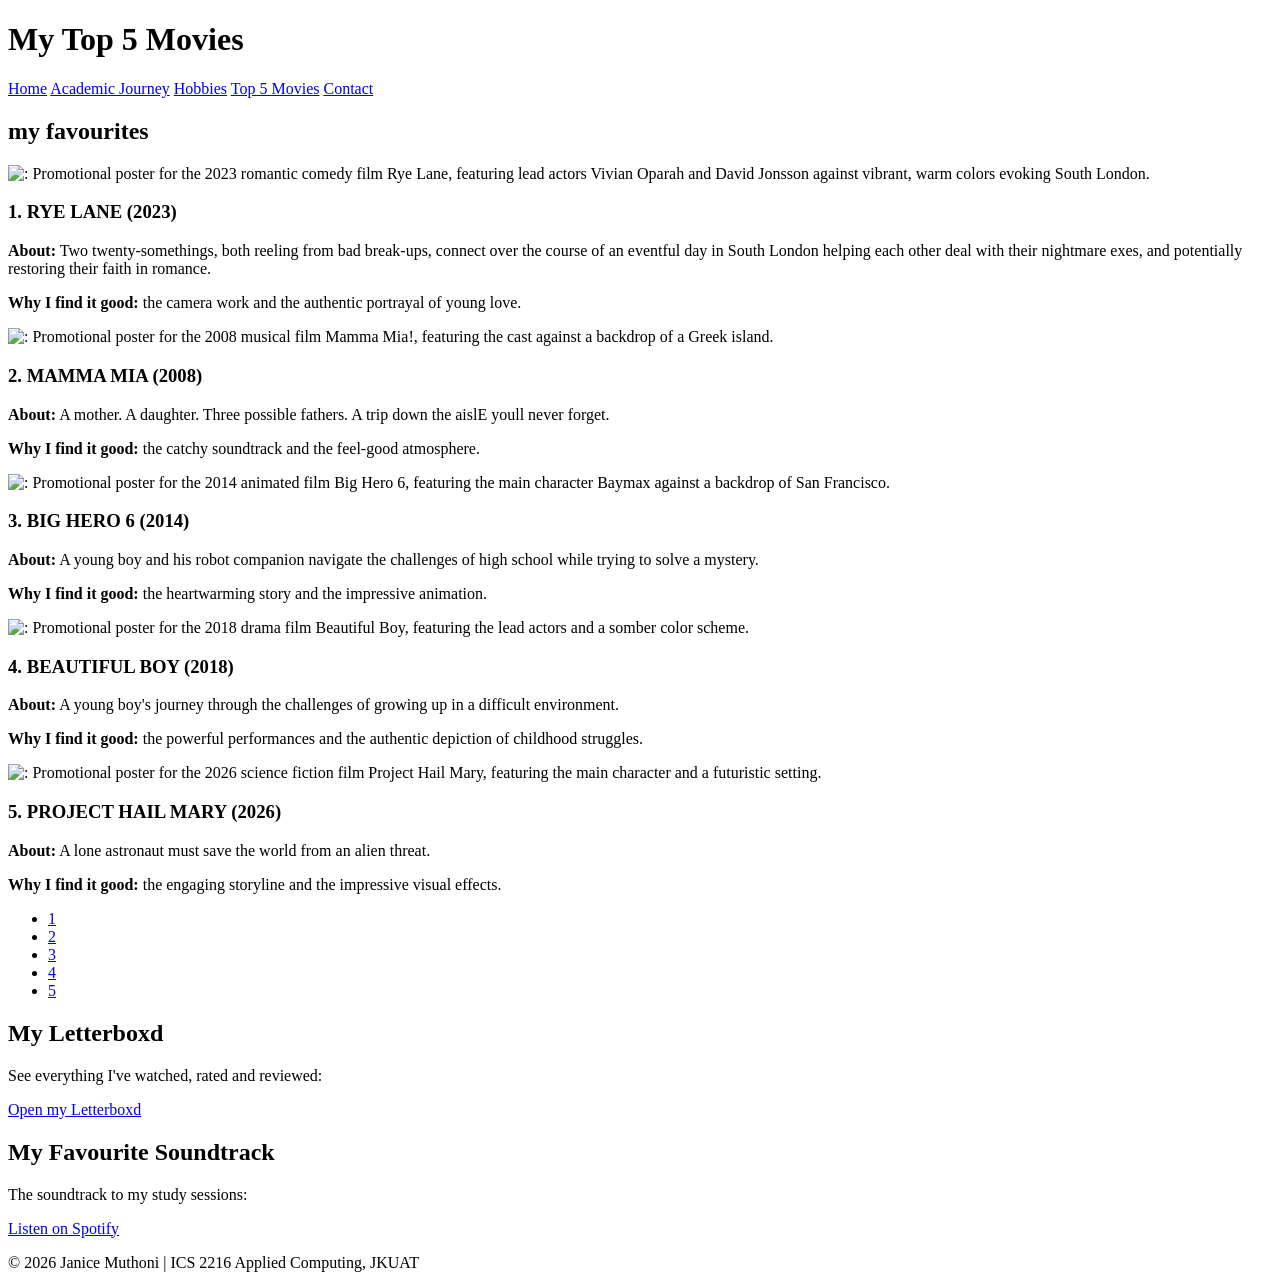
==== movies.html @ 4fb2fe6b "Add files via upload" ====
<!DOCTYPE html>
<html lang="en">
<head>
  <meta charset="utf-8">
  <meta name="viewport" content="width=device-width, initial-scale=1">
  <title>Top 5 Movies | Janice Muthoni</title>
  <link rel="stylesheet" href="style.css">
</head>
<body>
  <header>
    <h1>My Top 5 Movies</h1>
    <nav>
      <a href="index.html">Home</a>
      <a href="academic.html">Academic Journey</a>
      <a href="hobbies.html">Hobbies</a>
      <a href="movies.html" class="active" aria-current="page">Top 5 Movies</a>
      <a href="contact.html">Contact</a>
    </nav>
  </header>

  <main>
    <section>
      <h2> my favourites</h2>
      <div class="slides" tabindex="0" aria-label="Top five movies, scroll sideways">
        <article class="slide" id="m1">
          <img src="IMAGES/movie1.png" alt=": Promotional poster for the 2023 romantic comedy film Rye Lane, featuring lead actors Vivian Oparah and David Jonsson against vibrant, warm colors evoking South London.">
          <div>
            <h3>1. RYE LANE (2023)</h3>
            <p><strong>About:</strong> Two twenty-somethings, both reeling from bad break-ups, connect over the course of an eventful day in South London  helping each other deal with their nightmare exes, and potentially restoring their faith in romance.</p>
            <p><strong>Why I find it good:</strong> the camera work and the authentic portrayal of young love.</p>
          </div>
        </article>
        <article class="slide" id="m2">
          <img src="IMAGES/movie2.png" alt=": Promotional poster for the 2008 musical film Mamma Mia!, featuring the cast against a backdrop of a Greek island.">
          <div>
            <h3>2. MAMMA MIA (2008)</h3>
            <p><strong>About:</strong> A mother. A daughter. Three possible fathers. A trip down the aislE youll never forget.</p>
            <p><strong>Why I find it good:</strong> the catchy soundtrack and the feel-good atmosphere.</p>
          </div>
        </article>
        <article class="slide" id="m3">
          <img src="IMAGES/movie3.png" alt=": Promotional poster for the 2014 animated film Big Hero 6, featuring the main character Baymax against a backdrop of San Francisco.">
          <div>
            <h3>3. BIG HERO 6 (2014)</h3>
            <p><strong>About:</strong> A young boy and his robot companion navigate the challenges of high school while trying to solve a mystery.</p>
            <p><strong>Why I find it good:</strong> the heartwarming story and the impressive animation.</p>
          </div>
        </article>
        <article class="slide" id="m4">
          <img src="IMAGES/movie4.png" alt=": Promotional poster for the 2018 drama film Beautiful Boy, featuring the lead actors and a somber color scheme.">
          <div>
            <h3>4. BEAUTIFUL BOY (2018)</h3>
            <p><strong>About:</strong> A young boy's journey through the challenges of growing up in a difficult environment.</p>
            <p><strong>Why I find it good:</strong> the powerful performances and the authentic depiction of childhood struggles.</p>
          </div>
        </article>
        <article class="slide" id="m5">
          <img src="IMAGES/movie5.png" alt=": Promotional poster for the 2026 science fiction film Project Hail Mary, featuring the main character and a futuristic setting.">
          <div>
            <h3>5. PROJECT HAIL MARY (2026)</h3>
            <p><strong>About:</strong> A lone astronaut must save the world from an alien threat.</p>
            <p><strong>Why I find it good:</strong> the engaging storyline and the impressive visual effects.</p>
          </div>
        </article>
      </div>

      <ul class="dots">
        <li><a href="#m1" aria-label="Movie 1">1</a></li>
        <li><a href="#m2" aria-label="Movie 2">2</a></li>
        <li><a href="#m3" aria-label="Movie 3">3</a></li>
        <li><a href="#m4" aria-label="Movie 4">4</a></li>
        <li><a href="#m5" aria-label="Movie 5">5</a></li>
      </ul>
    </section>

    <section class="card">
      <h2>My Letterboxd</h2>
      <p>See everything I've watched, rated and reviewed:</p>
      <a class="btn" href="https://letterboxd.com/monihrt/" target="_blank" rel="noopener">Open my Letterboxd</a>
    </section>

    <section class="card">
      <h2>My Favourite Soundtrack</h2>
      <p>The soundtrack to my study sessions:</p>
      <a class="btn" href="https://open.spotify.com/playlist/0fcFP3w3EC78ZG80IcpXZj?si=a7f236da086f4037" target="_blank" rel="noopener">Listen on Spotify</a>
    </section>
  </main>

  <footer>
    <p>&copy; 2026 Janice Muthoni | ICS 2216 Applied Computing, JKUAT</p>
  </footer>
</body>
</html>
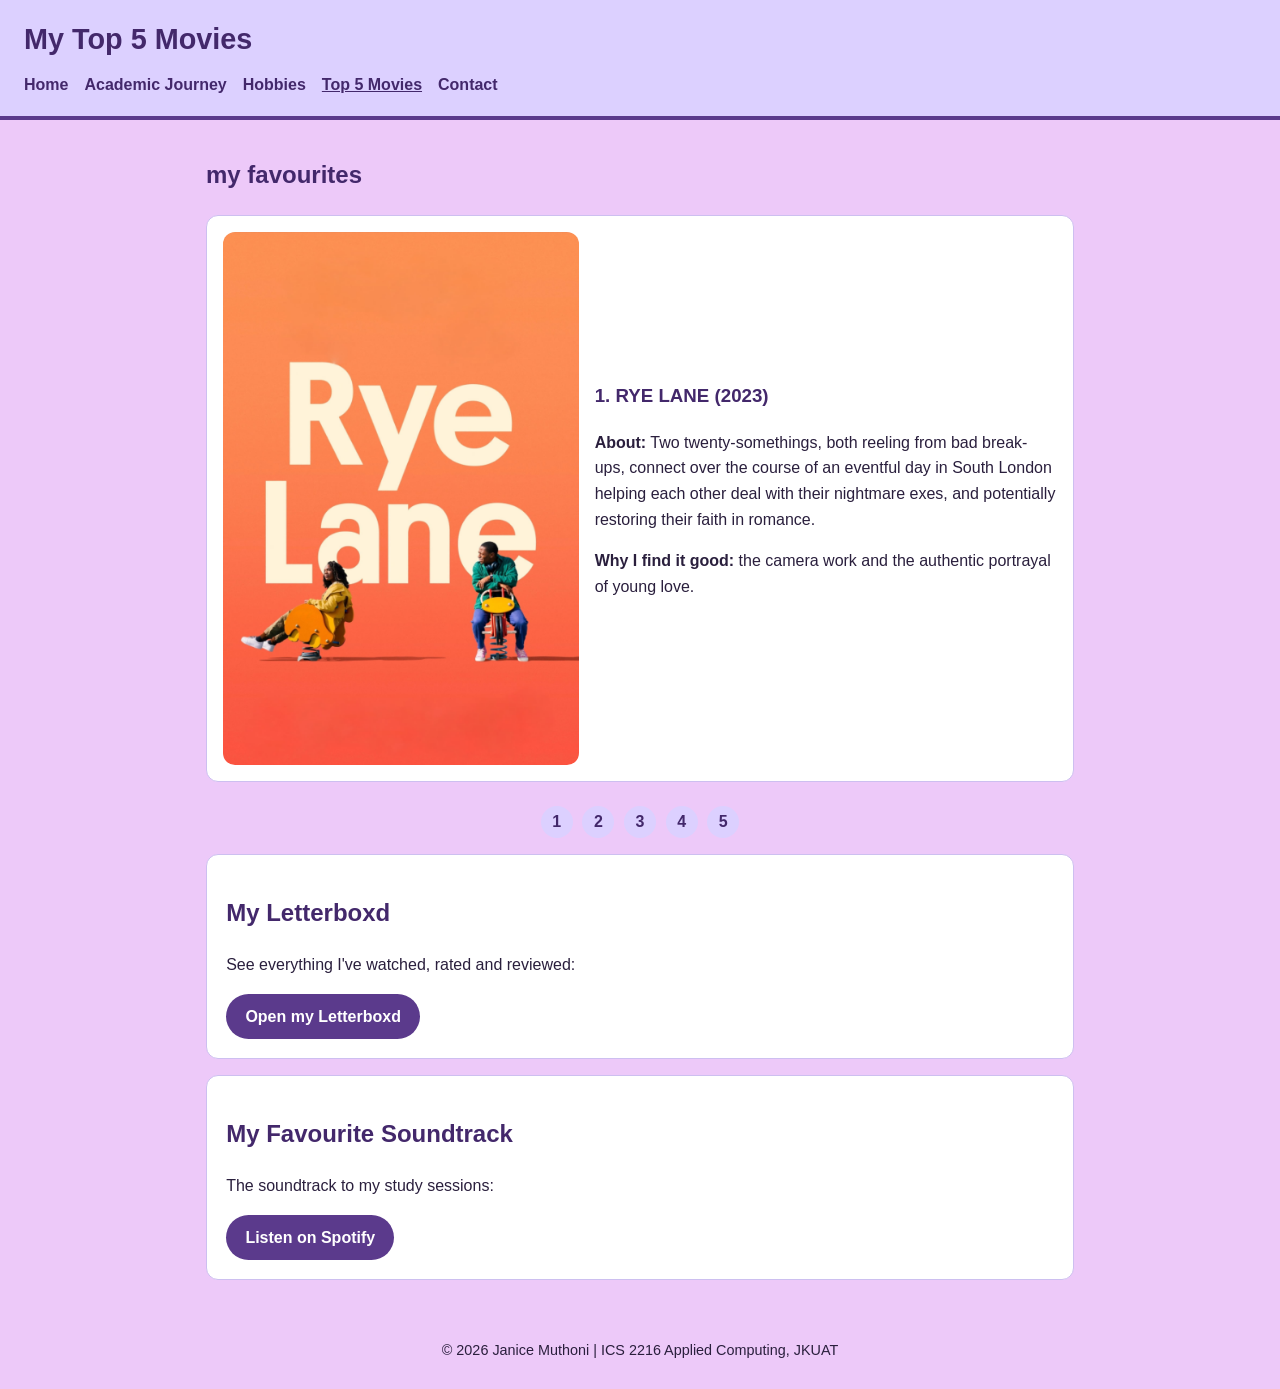
==== commit e3d8cce5: "Fix HTML structure and update image paths" ====
--- a/movies.html
+++ b/movies.html
@@ -23,7 +23,7 @@
       <h2> my favourites</h2>
       <div class="slides" tabindex="0" aria-label="Top five movies, scroll sideways">
         <article class="slide" id="m1">
-          <img src="IMAGES/movie1.png" alt=": Promotional poster for the 2023 romantic comedy film Rye Lane, featuring lead actors Vivian Oparah and David Jonsson against vibrant, warm colors evoking South London.">
+          <img src="images/movie1.png" alt=": Promotional poster for the 2023 romantic comedy film Rye Lane, featuring lead actors Vivian Oparah and David Jonsson against vibrant, warm colors evoking South London.">
           <div>
             <h3>1. RYE LANE (2023)</h3>
             <p><strong>About:</strong> Two twenty-somethings, both reeling from bad break-ups, connect over the course of an eventful day in South London  helping each other deal with their nightmare exes, and potentially restoring their faith in romance.</p>
@@ -31,7 +31,7 @@
           </div>
         </article>
         <article class="slide" id="m2">
-          <img src="IMAGES/movie2.png" alt=": Promotional poster for the 2008 musical film Mamma Mia!, featuring the cast against a backdrop of a Greek island.">
+          <img src="images/movie2.png" alt=": Promotional poster for the 2008 musical film Mamma Mia!, featuring the cast against a backdrop of a Greek island.">
           <div>
             <h3>2. MAMMA MIA (2008)</h3>
             <p><strong>About:</strong> A mother. A daughter. Three possible fathers. A trip down the aislE youll never forget.</p>
@@ -39,7 +39,7 @@
           </div>
         </article>
         <article class="slide" id="m3">
-          <img src="IMAGES/movie3.png" alt=": Promotional poster for the 2014 animated film Big Hero 6, featuring the main character Baymax against a backdrop of San Francisco.">
+          <img src="images/movie3.png" alt=": Promotional poster for the 2014 animated film Big Hero 6, featuring the main character Baymax against a backdrop of San Francisco.">
           <div>
             <h3>3. BIG HERO 6 (2014)</h3>
             <p><strong>About:</strong> A young boy and his robot companion navigate the challenges of high school while trying to solve a mystery.</p>
@@ -47,7 +47,7 @@
           </div>
         </article>
         <article class="slide" id="m4">
-          <img src="IMAGES/movie4.png" alt=": Promotional poster for the 2018 drama film Beautiful Boy, featuring the lead actors and a somber color scheme.">
+          <img src="images/movie4.png" alt=": Promotional poster for the 2018 drama film Beautiful Boy, featuring the lead actors and a somber color scheme.">
           <div>
             <h3>4. BEAUTIFUL BOY (2018)</h3>
             <p><strong>About:</strong> A young boy's journey through the challenges of growing up in a difficult environment.</p>
@@ -55,7 +55,7 @@
           </div>
         </article>
         <article class="slide" id="m5">
-          <img src="IMAGES/movie5.png" alt=": Promotional poster for the 2026 science fiction film Project Hail Mary, featuring the main character and a futuristic setting.">
+          <img src="images/movie5.png" alt=": Promotional poster for the 2026 science fiction film Project Hail Mary, featuring the main character and a futuristic setting.">
           <div>
             <h3>5. PROJECT HAIL MARY (2026)</h3>
             <p><strong>About:</strong> A lone astronaut must save the world from an alien threat.</p>
@@ -90,4 +90,4 @@
     <p>&copy; 2026 Janice Muthoni | ICS 2216 Applied Computing, JKUAT</p>
   </footer>
 </body>
-</html>+</html>
--- a/style.css
+++ b/style.css
@@ -0,0 +1,100 @@
+:root {
+  --lav: #DCD0FF;
+  --pink: #EDC9F9;
+  --ink: #2a1f3d;
+  --brand: #5b3a8c;
+  --brand-dark: #43286b;
+  --card: #ffffff;
+  --line: #cdbff0;
+}
+* { box-sizing: border-box; }
+body {
+  margin: 0;
+  font-family: "Segoe UI", Arial, sans-serif;
+  background: var(--pink);
+  color: var(--ink);
+  line-height: 1.6;
+}
+a { color: var(--brand); }
+a:focus-visible, button:focus-visible, input:focus-visible,
+textarea:focus-visible, .slides:focus-visible { outline: 3px solid var(--brand-dark); outline-offset: 2px; }
+
+/* Header and navigation */
+header { background: var(--lav); padding: 1rem 1.5rem; border-bottom: 4px solid var(--brand); }
+header h1 { margin: 0 0 .4rem; font-size: 1.8rem; color: var(--brand-dark); }
+nav { display: flex; flex-wrap: wrap; gap: .3rem 1rem; }
+nav a { color: var(--brand-dark); font-weight: 700; text-decoration: none; padding: .2rem 0; }
+nav a:hover, nav a.active { text-decoration: underline; }
+
+main { max-width: 900px; margin: auto; padding: 1rem; }
+h2 { color: var(--brand-dark); }
+img { max-width: 100%; height: auto; border-radius: 12px; }
+footer { text-align: center; padding: 1.5rem; font-size: .9rem; }
+footer p { margin: .2rem 0; }
+
+/* Cards, grid, buttons */
+.card { background: var(--card); padding: 1.2rem; border-radius: 12px; border: 1px solid var(--line); margin: 1rem 0; }
+.grid { display: grid; grid-template-columns: repeat(auto-fit, minmax(220px, 1fr)); gap: 1rem; }
+.grid .card { margin: 0; }
+.btn {
+  display: inline-block; background: var(--brand); color: #fff; padding: .6rem 1.2rem;
+  border: 0; border-radius: 999px; text-decoration: none; font-weight: 700; font-size: 1rem; cursor: pointer;
+}
+.btn:hover { background: var(--brand-dark); }
+
+/* Home */
+.hero { display: flex; gap: 1.5rem; align-items: center; flex-wrap: wrap; }
+.hero > div { flex: 1 1 280px; }
+.profile-pic { width: 200px; height: 200px; object-fit: cover; border-radius: 50%; border: 5px solid var(--brand); }
+
+/* Academic Journey */
+.banner { background: linear-gradient(135deg, var(--lav), #ffffff); border: 1px solid var(--line); border-radius: 12px; padding: 1.5rem; margin: 1rem 0; }
+.banner h2 { margin-top: 0; font-size: 1.8rem; }
+.chips { list-style: none; padding: 0; margin: 0; display: flex; flex-wrap: wrap; gap: .5rem; }
+.chips li { background: #fff; border: 1px solid var(--brand); color: var(--brand-dark); border-radius: 999px; padding: .25rem .8rem; font-weight: 600; font-size: .9rem; }
+.timeline { list-style: none; padding: 0; margin: 0 0 0 .5rem; border-left: 3px solid var(--brand); }
+.timeline li { position: relative; display: flex; gap: 1rem; padding: 0 0 1.2rem 1.4rem; }
+.timeline li::before { content: ""; position: absolute; left: -10px; top: .35rem; width: 16px; height: 16px; border-radius: 50%; background: var(--lav); border: 3px solid var(--brand); }
+.timeline .year { font-weight: 700; color: var(--brand-dark); min-width: 4.5rem; }
+.timeline h3, .timeline p { margin: 0; }
+.achievement { border-top: 6px solid var(--brand); }
+.achievement h3 { margin-top: 0; color: var(--brand-dark); }
+.skill { margin: .7rem 0; }
+progress { display: block; width: 100%; height: 14px; accent-color: var(--brand); }
+.table-wrap { overflow-x: auto; }
+table { border-collapse: collapse; width: 100%; }
+th, td { border: 1px solid var(--line); padding: .5rem .7rem; text-align: left; }
+th { background: var(--lav); }
+
+/* Movies: swipeable collage */
+.slides { display: flex; gap: 1rem; overflow-x: auto; scroll-snap-type: x mandatory; scroll-behavior: smooth; padding-bottom: .5rem; }
+.slide {
+  flex: 0 0 100%; scroll-snap-align: center; background: var(--card); border: 1px solid var(--line);
+  border-radius: 12px; padding: 1rem; display: grid; grid-template-columns: minmax(0, 1fr) minmax(0, 1.3fr);
+  gap: 1rem; align-items: center;
+}
+.slide img { width: 100%; aspect-ratio: 2 / 3; object-fit: cover; }
+.slide h3 { margin-top: 0; color: var(--brand-dark); }
+.dots { list-style: none; padding: 0; display: flex; justify-content: center; gap: .6rem; }
+.dots a { display: inline-block; width: 2rem; height: 2rem; line-height: 2rem; text-align: center; border-radius: 50%; background: var(--lav); color: var(--brand-dark); font-weight: 700; text-decoration: none; }
+.dots a:hover { background: var(--brand); color: #fff; }
+
+/* Contact */
+.contact-top { display: flex; align-items: center; gap: 1rem; flex-wrap: wrap; }
+.contact-top p { flex: 1 1 240px; margin: 0; }
+.small-img { width: 110px; height: 110px; object-fit: cover; border-radius: 50%; }
+.links { list-style: none; padding: 0; display: flex; flex-wrap: wrap; gap: .6rem; margin: 0; }
+input, textarea { width: 100%; max-width: 480px; padding: .5rem; border: 1px solid #7a6a9c; border-radius: 8px; font: inherit; }
+
+/* Phones */
+@media (max-width: 600px) {
+  header h1 { font-size: 1.4rem; }
+  .slide { grid-template-columns: 1fr; }
+  .slide img { aspect-ratio: 3 / 2; }
+  .timeline li { flex-direction: column; gap: 0; }
+}
+/* Clickable research interest cards */
+.interest-link { display: block; color: inherit; text-decoration: none; }
+.interest-link:hover { border-color: var(--brand); box-shadow: 0 4px 12px rgba(67, 40, 107, .25); }
+.interest-link .more { color: var(--brand); font-weight: 700; }
+.interest-link:hover .more { text-decoration: underline; }
